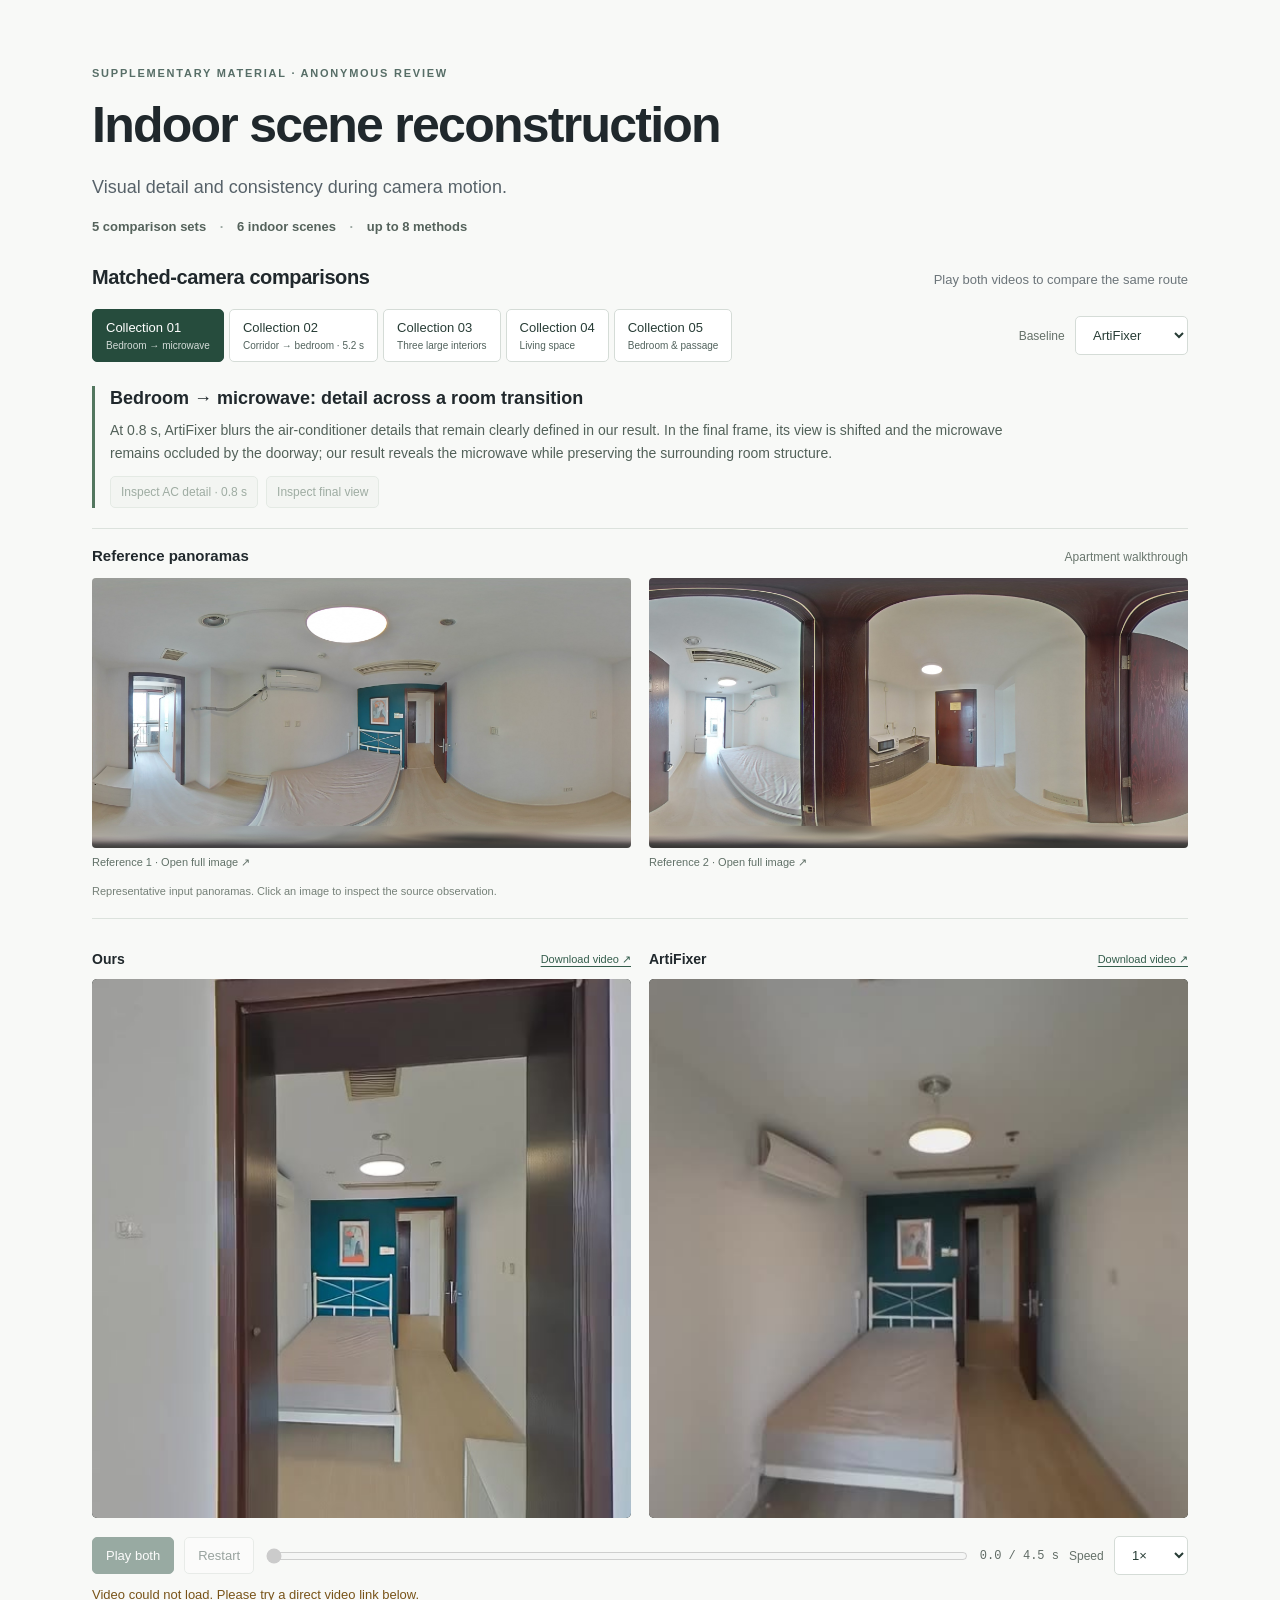
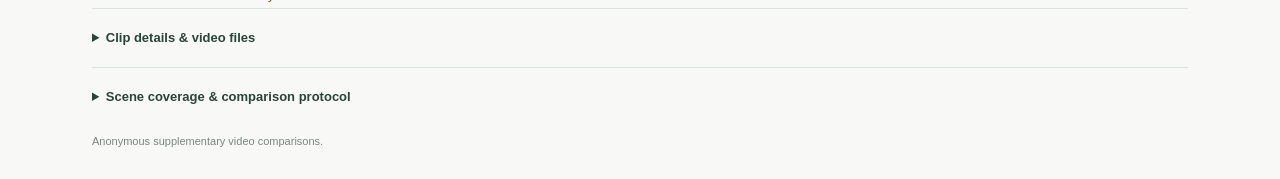
==== index.html @ 2efa073a "Number collections in display order and simplify GSFixer label" ====
<!doctype html>
<html lang="en">
<head>
  <meta charset="utf-8">
  <meta name="viewport" content="width=device-width, initial-scale=1">
  <meta name="robots" content="noindex,nofollow,noarchive">
  <meta name="referrer" content="no-referrer">
  <meta name="description" content="Anonymous supplementary video comparisons of indoor scene reconstruction.">
  <title>Anonymous Video Supplement</title>
  <link rel="stylesheet" href="style.css">
  <script src="app.js?v=ordered-collections-v1" defer></script>
</head>
<body>
<main>
  <header>
    <p class="eyebrow">SUPPLEMENTARY MATERIAL · ANONYMOUS REVIEW</p>
    <h1>Indoor scene reconstruction</h1>
    <p class="intro">Visual detail and consistency during camera motion.</p>
    <p class="scope">5 comparison sets <span>·</span> 6 indoor scenes <span>·</span> up to 8 methods</p>
  </header>
  <section aria-labelledby="compare-title">
    <div class="section-heading"><h2 id="compare-title">Matched-camera comparisons</h2><span>Play both videos to compare the same route</span></div>
    <div class="toolbar">
      <nav aria-label="Video collections" class="cases">
        <button data-case="1" aria-pressed="true">Collection 01<small>Bedroom → microwave</small></button>
        <button data-case="4" aria-pressed="false">Collection 02<small>Corridor → bedroom · 5.2 s</small></button>
        <button data-case="0" aria-pressed="false">Collection 03<small>Three large interiors</small></button>
        <button data-case="2" aria-pressed="false">Collection 04<small>Living space</small></button>
        <button data-case="3" aria-pressed="false">Collection 05<small>Bedroom &amp; passage</small></button>
      </nav>
      <label>Baseline <select id="method"><option value="3dgs">3DGS</option><option value="difix">DiFix</option><option value="artifixer" selected>ArtiFixer</option><option value="gsfixer-repair">GSFixer</option><option value="panoworld">PanoWorld</option></select></label>
    </div>
    <div class="evidence"><h3 id="scene-title">Bedroom → microwave: detail across a room transition</h3><p id="caption" class="caption"></p><div id="focus-points"><button data-focus="0.8" disabled>Inspect AC detail · 0.8 s</button><button data-focus="end" disabled>Inspect final view · 4.43 s</button></div></div>
    <div class="references" aria-labelledby="reference-title">
      <div class="reference-heading"><h3 id="reference-title">Reference panoramas</h3><span id="reference-context">Opening clip</span></div>
      <div class="reference-pair">
        <figure><a id="reference-link-1" target="_blank" rel="noopener noreferrer"><img id="reference-image-1" width="1600" height="800" alt="Reference panorama 1"></a><figcaption>Reference 1 <span>Open full image ↗</span></figcaption></figure>
        <figure><a id="reference-link-2" target="_blank" rel="noopener noreferrer"><img id="reference-image-2" width="1600" height="800" alt="Reference panorama 2"></a><figcaption>Reference 2 <span>Open full image ↗</span></figcaption></figure>
      </div>
      <p id="reference-note">Representative input panoramas. Click an image to inspect the source observations.</p>
    </div>
    <div class="players">
      <figure><figcaption><strong>Ours</strong><a id="download-ours" download>Download video ↗</a></figcaption><video id="ours" muted playsinline preload="metadata" aria-label="Our method"></video></figure>
      <figure><figcaption><strong id="baseline-name">ArtiFixer</strong><a id="download-baseline" download>Download video ↗</a></figcaption><video id="baseline" muted playsinline preload="metadata" aria-label="Baseline method"></video></figure>
    </div>
    <div class="playback">
      <button id="play" disabled>Play both</button><button id="restart" disabled>Restart</button>
      <label class="timeline"><span class="sr-only">Playback position</span><input id="seek" type="range" min="0" max="1000" value="0" disabled></label>
      <output id="clock">0.0 / 4.5 s</output>
      <label class="speed">Speed <select id="speed"><option value="0.5">0.5×</option><option value="1" selected>1×</option></select></label>
    </div>
    <p id="status" role="status">Loading videos…</p>
    <aside id="remaining-limitations" class="limitations" hidden>
      <h3>Segment transitions</h3>
      <p>Input panoramas may differ in exposure or illumination. When a long route is generated in segments, these differences can produce a brief brightness change at the joins, as illustrated below.</p>
      <a href="figures/brightness-flicker-flow.svg" target="_blank" rel="noopener noreferrer"><img src="figures/brightness-flicker-flow.png" width="2376" height="585" alt="Possible flicker mechanism: panorama exposure differences, segment-wise generation, then brightness changes at joins."></a>
    </aside>
    <details><summary>Clip details &amp; video files</summary><p id="note"></p><div id="downloads" class="downloads"></div></details>
  </section>
  <details class="protocol"><summary>Scene coverage &amp; comparison protocol</summary>
    <p>Collection 03 contains three distinct scenes. Collections 01 and 04 each add one scene; Collections 02 and 05 show different trajectories in the same scene: six distinct scenes in total. Collection 02 compares eight methods; the other collections compare six methods. All comparisons use matched target-camera paths. These selected qualitative examples do not cover the full quantitative evaluation.</p>
    <p>Native inputs, reference budgets and training conditions differ across methods. Displayed panoramas are representative observations, not each method’s complete reference set. Collection 02 additionally includes two-endpoint LRM results with substantially different input coverage. Apartment panoramas are reprojections of the original cube faces. Training-split information and intentional cuts are listed in the clip details.</p>
  </details>
  <footer>Anonymous supplementary video comparisons.</footer>
</main>
</body>
</html>
---- style.css ----
:root{font-family:Arial,Helvetica,sans-serif;color:#20282c;background:#f8f9f7;font-synthesis:none;color-scheme:light}*{box-sizing:border-box}body{margin:0}main{max-width:1160px;padding:56px 32px 28px;margin:auto}header{margin-bottom:45px}.eyebrow{font-size:11px;letter-spacing:.16em;font-weight:700;color:#576e67}h1{font-size:clamp(32px,4.8vw,50px);letter-spacing:-.035em;line-height:1.15;margin:18px 0 14px}h2{font-size:20px;letter-spacing:-.02em;margin:0}.intro{font-size:18px;color:#576269;line-height:1.6}.scope{font-size:13px;font-weight:600;color:#55635c}.scope span{padding:0 10px;color:#9ca8a2}.section-heading{display:flex;align-items:baseline;justify-content:space-between;gap:16px;margin:0 0 20px}.section-heading span{font-size:13px;color:#6c757a}.toolbar{display:flex;gap:16px;align-items:center;justify-content:space-between;margin-bottom:18px;flex-wrap:wrap}.cases{display:flex;gap:5px;flex-wrap:wrap}button,select{font:inherit;font-size:13px;padding:10px 13px;background:white;color:#273c35;border:1px solid #d5dcd7;border-radius:5px;cursor:pointer}button[aria-pressed=true],#play{background:#264c3d;border-color:#264c3d;color:white}button:hover{filter:brightness(.95)}button:disabled{opacity:.45;cursor:default}button:focus-visible,select:focus-visible,a:focus-visible,input:focus-visible{outline:3px solid #759c89;outline-offset:3px}label{font-size:12px;color:#657169}label select{margin-left:7px}a{color:#345d4c;text-underline-offset:3px}.players{display:grid;grid-template-columns:1fr 1fr;gap:18px}figure{margin:0}figcaption{display:flex;align-items:center;justify-content:space-between;font-size:14px;padding:12px 0}figcaption a{font-size:11px}video{display:block;width:100%;aspect-ratio:1;object-fit:contain;background:#111b17;border-radius:5px}.playback{display:flex;align-items:center;gap:10px;padding:18px 0 6px}.timeline{flex:1;display:flex;min-width:60px}input[type=range]{width:100%;accent-color:#35634e;cursor:pointer}output{white-space:nowrap;font:12px ui-monospace,monospace;color:#5f6a64}.speed{white-space:nowrap}.caption{font-size:14px;color:#526159;line-height:1.6;margin:15px 0}#status{font-size:13px;color:#785318;min-height:0;margin:6px 0}#status:empty{display:none}details{border-top:1px solid #dce2dd;padding-top:18px;font-size:13px;line-height:1.65;color:#53635a}summary{cursor:pointer;color:#2a4537;font-weight:600}details p{max-width:850px}.downloads{display:flex;gap:8px 20px;flex-wrap:wrap;padding:4px 0 10px}.notes{margin-top:46px;padding-top:30px;border-top:1px solid #dce2dd;max-width:900px}.notes p{font-size:14px;color:#5a665f;line-height:1.75}footer{margin-top:48px;font-size:11px;color:#7c867e;line-height:1.7}.sr-only{position:absolute;width:1px;height:1px;overflow:hidden;clip-path:inset(50%)}@media(max-width:650px){main{padding:30px 18px}header{margin-bottom:32px}.section-heading{display:block}.section-heading span{display:block;margin-top:10px}.players{gap:10px}figcaption{font-size:13px;align-items:start;gap:7px;flex-direction:column}figcaption a{font-size:10px}.playback{flex-wrap:wrap;gap:8px}.timeline{order:4;flex-basis:100%}.speed{margin-left:auto}.cases button{padding:10px 9px;font-size:11px}.toolbar>label{width:100%}.notes{margin-top:30px}}
.references{margin:26px 0 20px;padding:18px 0;border-top:1px solid #dce2dd;border-bottom:1px solid #dce2dd}.reference-heading{display:flex;align-items:baseline;justify-content:space-between;gap:12px;margin-bottom:14px}.reference-heading h3{font-size:15px;margin:0}.reference-heading span{font-size:12px;color:#69766d}.reference-pair{display:grid;grid-template-columns:1fr 1fr;gap:18px}.reference-pair img{display:block;width:100%;height:auto;aspect-ratio:2;object-fit:contain;border-radius:4px;background:#e7ebe6}.reference-pair figcaption{font-size:11px;color:#607067;padding:8px 0}.reference-pair figcaption span{font-size:10px;color:#77847b}.references>p{font-size:11px;line-height:1.6;color:#758078;margin:6px 0 0}@media(max-width:650px){.reference-heading{align-items:start;flex-direction:column;gap:7px}.reference-pair{gap:10px}.reference-pair figcaption{gap:3px}}

.cases button{text-align:left}.cases small{display:block;font-size:10px;font-weight:400;margin-top:5px;opacity:.8}.evidence{margin:24px 0 12px;padding:0 0 0 15px;border-left:3px solid #53775f}.evidence h3{font-size:18px;line-height:1.4;margin:0 0 8px}.evidence .caption{margin:0;max-width:920px}.protocol{margin-top:18px}header{margin-bottom:32px}footer{margin-top:25px}.references{margin-top:20px}@media(max-width:650px){.cases{display:grid;grid-template-columns:1fr 1fr;width:100%;gap:8px}.cases button{font-size:12px;padding:10px 12px}.cases small{font-size:10px}.evidence h3{font-size:17px}}

#focus-points{display:flex;flex-wrap:wrap;gap:8px;margin-top:12px}#focus-points[hidden]{display:none}#focus-points button{font-size:12px;padding:8px 10px;background:#edf2ec;border-color:#cdd8cf;color:#34503e}

.reference-pair.long-route{grid-template-columns:repeat(2,1fr);gap:12px}#fixed-reference-link{font-size:12px}.limitations{margin:24px 0;padding:19px 21px;background:#eef2ed;border:1px solid #d2ddd3;border-radius:6px}.limitations[hidden],#fixed-reference-link[hidden]{display:none}.limitations h3{margin:0 0 10px;font-size:17px}.limitations p{font-size:13px;line-height:1.65;color:#526159;max-width:950px}.limitations img{display:block;width:100%;height:auto;margin-top:18px}.limitations a{display:block}@media(max-width:650px){.reference-pair.long-route{grid-template-columns:1fr 1fr}.limitations{padding:16px 12px}}
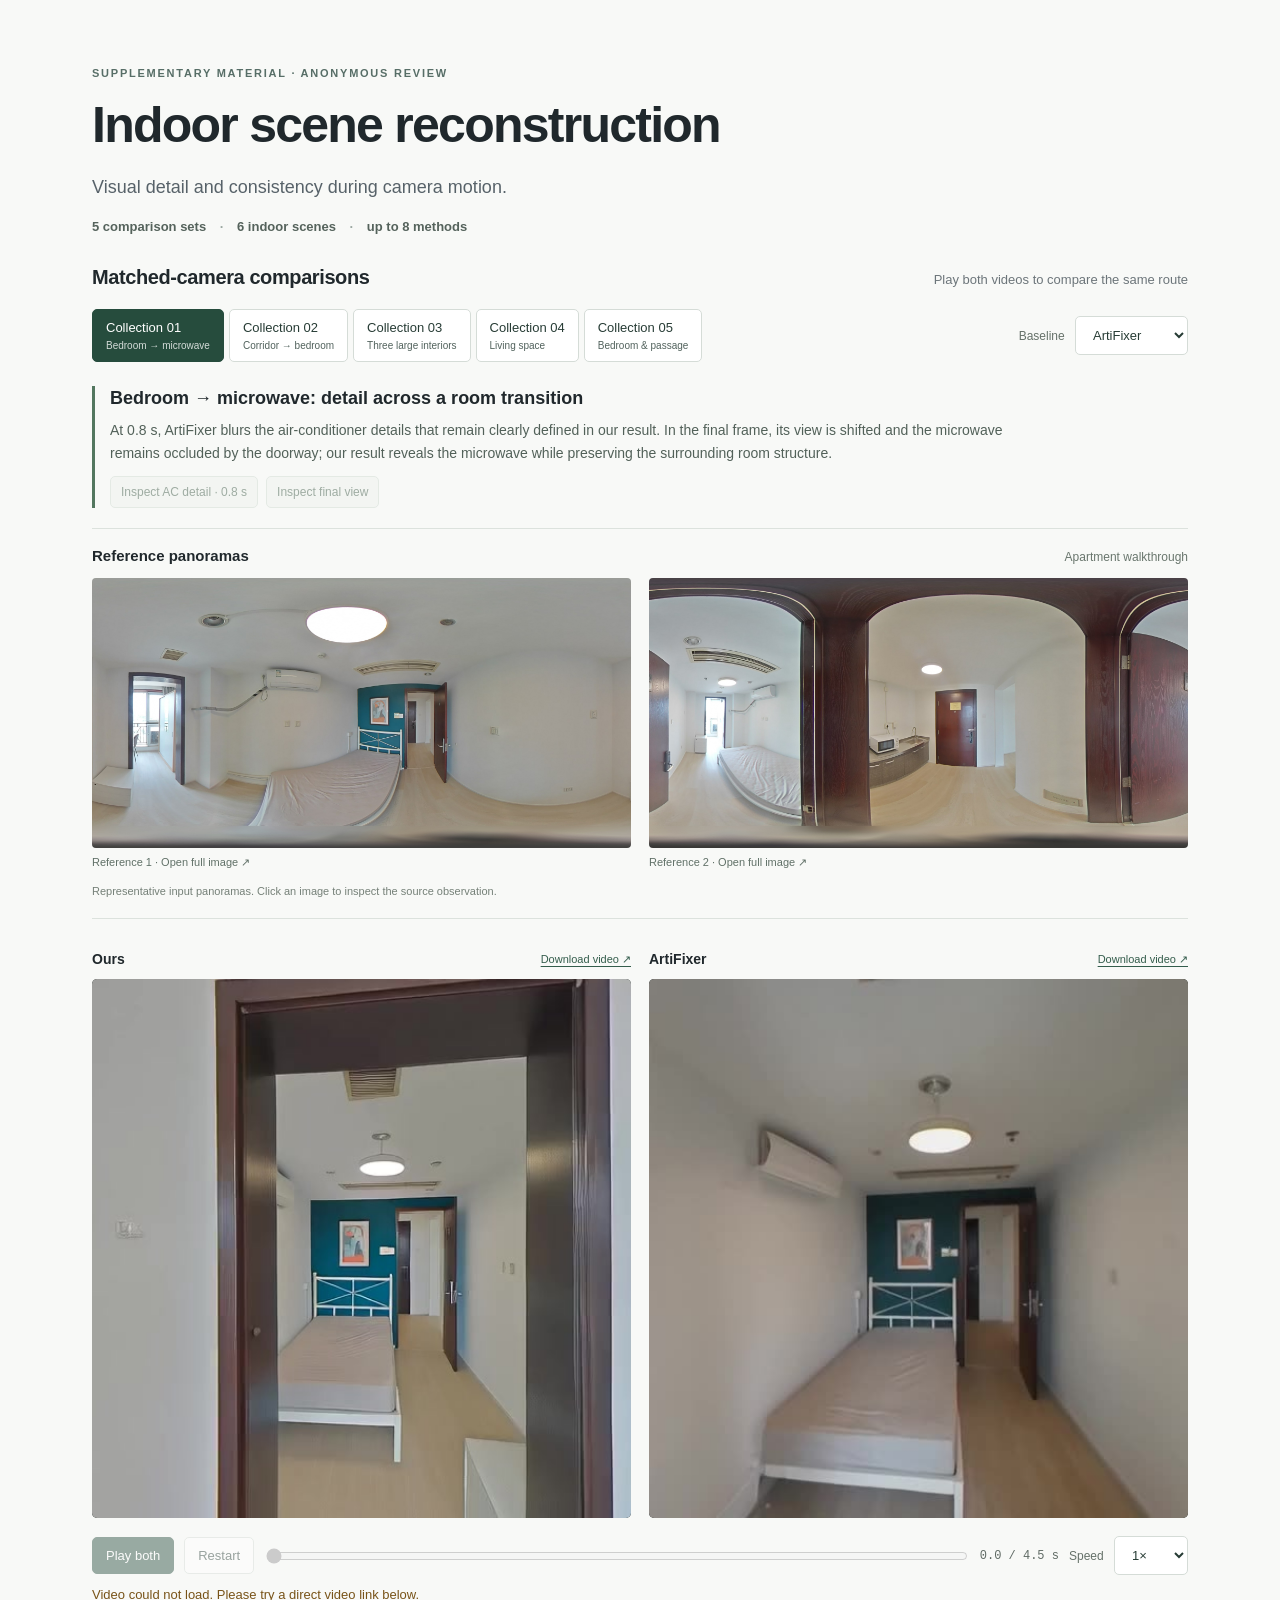
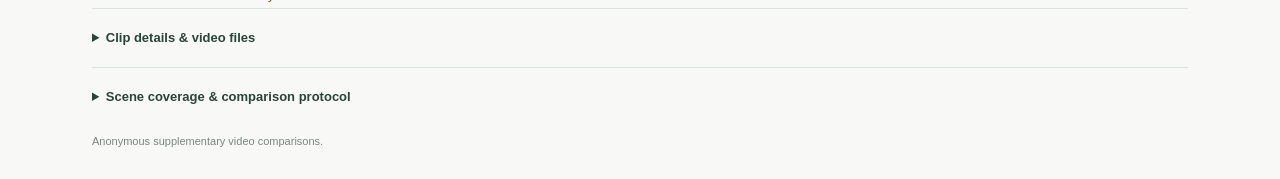
==== commit f2b9fb1f: "Focus corridor comparison copy on cross-room structure" ====
--- a/index.html
+++ b/index.html
@@ -8,7 +8,7 @@
   <meta name="description" content="Anonymous supplementary video comparisons of indoor scene reconstruction.">
   <title>Anonymous Video Supplement</title>
   <link rel="stylesheet" href="style.css">
-  <script src="app.js?v=ordered-collections-v1" defer></script>
+  <script src="app.js?v=room-continuity-v1" defer></script>
 </head>
 <body>
 <main>
@@ -23,7 +23,7 @@
     <div class="toolbar">
       <nav aria-label="Video collections" class="cases">
         <button data-case="1" aria-pressed="true">Collection 01<small>Bedroom → microwave</small></button>
-        <button data-case="4" aria-pressed="false">Collection 02<small>Corridor → bedroom · 5.2 s</small></button>
+        <button data-case="4" aria-pressed="false">Collection 02<small>Corridor → bedroom</small></button>
         <button data-case="0" aria-pressed="false">Collection 03<small>Three large interiors</small></button>
         <button data-case="2" aria-pressed="false">Collection 04<small>Living space</small></button>
         <button data-case="3" aria-pressed="false">Collection 05<small>Bedroom &amp; passage</small></button>
@@ -58,7 +58,7 @@
     <details><summary>Clip details &amp; video files</summary><p id="note"></p><div id="downloads" class="downloads"></div></details>
   </section>
   <details class="protocol"><summary>Scene coverage &amp; comparison protocol</summary>
-    <p>Collection 03 contains three distinct scenes. Collections 01 and 04 each add one scene; Collections 02 and 05 show different trajectories in the same scene: six distinct scenes in total. Collection 02 compares eight methods; the other collections compare six methods. All comparisons use matched target-camera paths. These selected qualitative examples do not cover the full quantitative evaluation.</p>
+    <p>Collection 03 contains three distinct scenes. Collections 01 and 04 each add one scene; Collections 02 and 05 show different trajectories in the same scene: six distinct scenes in total. Collection 02 compares eight methods; the other collections compare six methods. All comparisons use matched target-camera paths. These qualitative videos do not cover the full quantitative evaluation.</p>
     <p>Native inputs, reference budgets and training conditions differ across methods. Displayed panoramas are representative observations, not each method’s complete reference set. Collection 02 additionally includes two-endpoint LRM results with substantially different input coverage. Apartment panoramas are reprojections of the original cube faces. Training-split information and intentional cuts are listed in the clip details.</p>
   </details>
   <footer>Anonymous supplementary video comparisons.</footer>
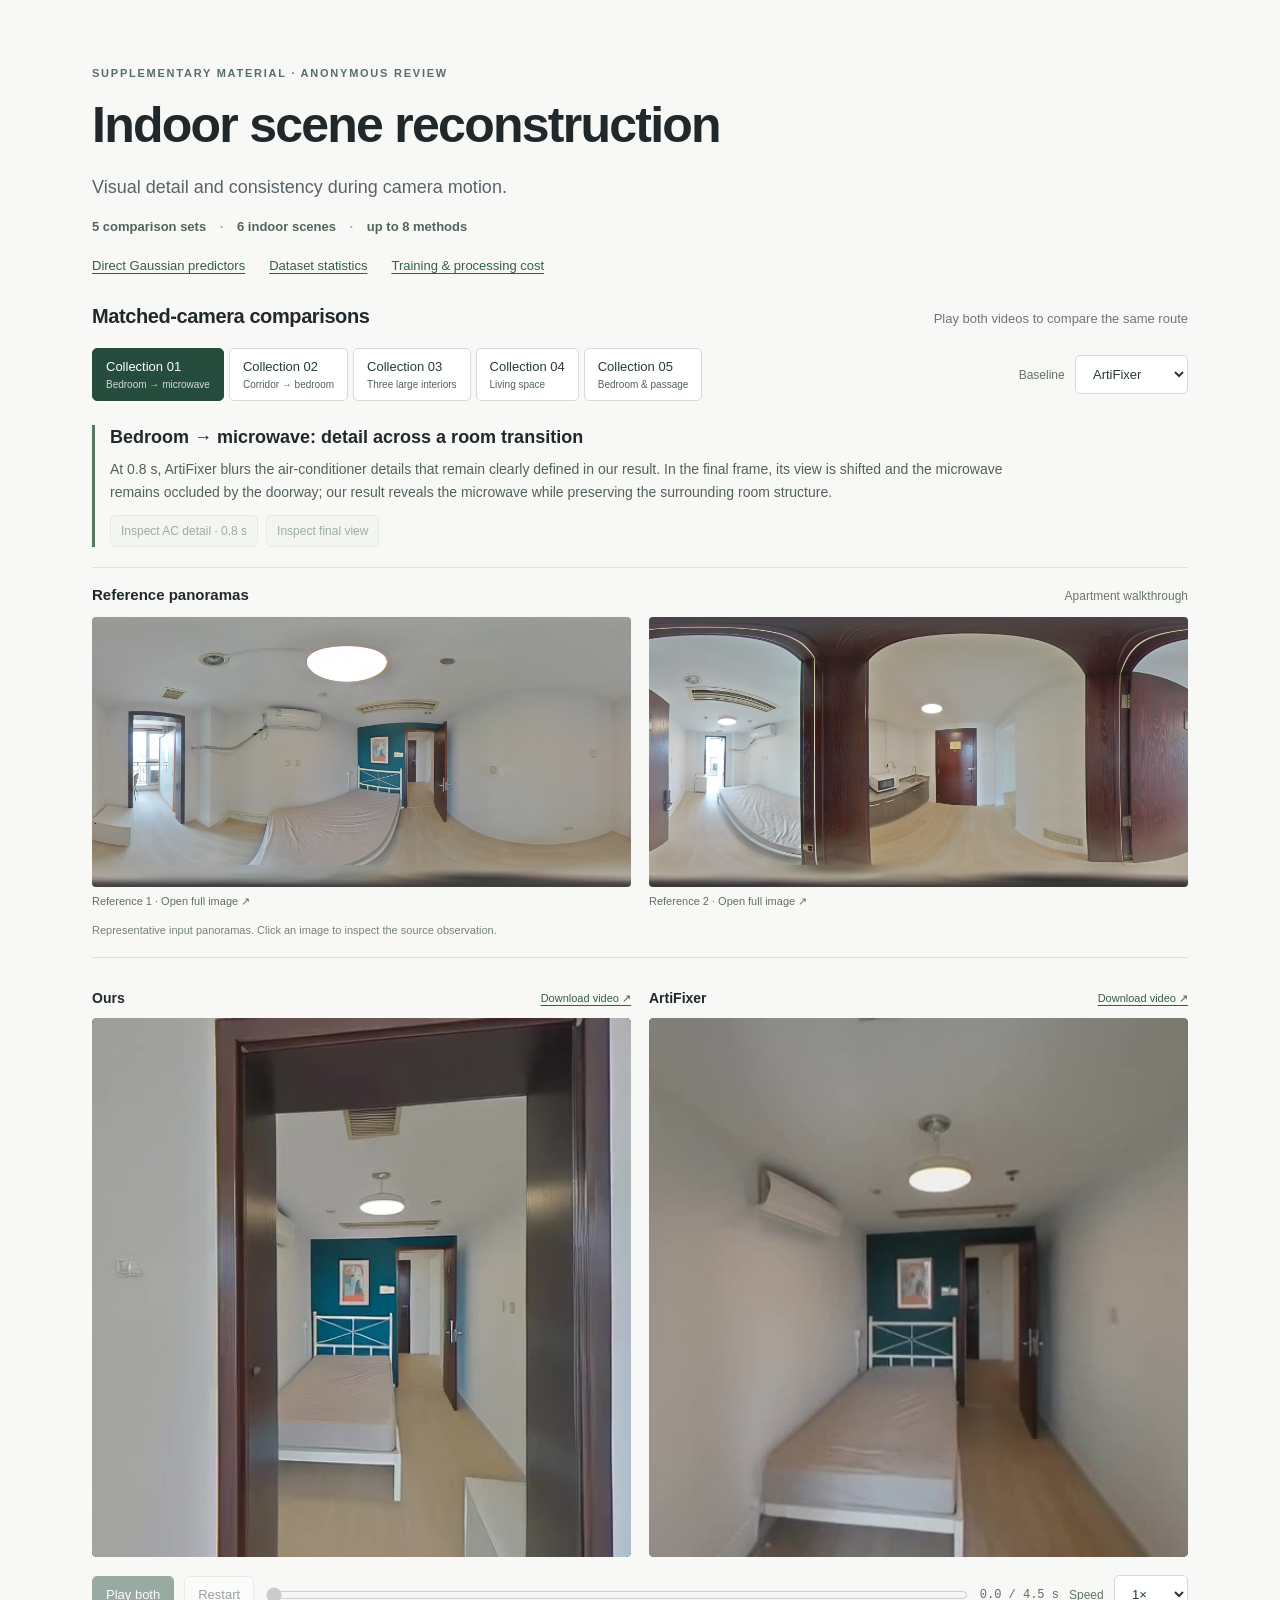
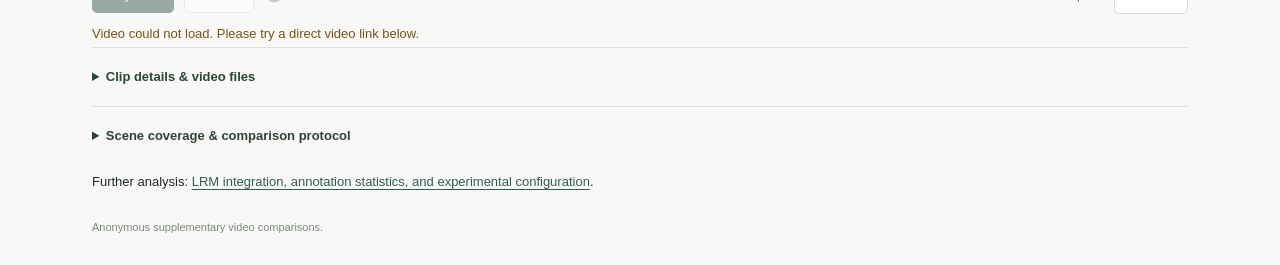
==== commit 2cac9aba: "Add reviewer experimental details and correct RealSee training scope" ====
--- a/index.html
+++ b/index.html
@@ -7,8 +7,8 @@
   <meta name="referrer" content="no-referrer">
   <meta name="description" content="Anonymous supplementary video comparisons of indoor scene reconstruction.">
   <title>Anonymous Video Supplement</title>
-  <link rel="stylesheet" href="style.css">
-  <script src="app.js?v=room-continuity-v1" defer></script>
+  <link rel="stylesheet" href="style.css?v=experimental-details-v1">
+  <script src="app.js?v=experimental-details-v1" defer></script>
 </head>
 <body>
 <main>
@@ -17,6 +17,7 @@
     <h1>Indoor scene reconstruction</h1>
     <p class="intro">Visual detail and consistency during camera motion.</p>
     <p class="scope">5 comparison sets <span>·</span> 6 indoor scenes <span>·</span> up to 8 methods</p>
+    <nav class="page-links" aria-label="Supplement sections"><a href="notes.html#gaussian-predictors">Direct Gaussian predictors</a><a href="notes.html#dataset-statistics">Dataset statistics</a><a href="notes.html#training-cost">Training &amp; processing cost</a></nav>
   </header>
   <section aria-labelledby="compare-title">
     <div class="section-heading"><h2 id="compare-title">Matched-camera comparisons</h2><span>Play both videos to compare the same route</span></div>
@@ -61,6 +62,7 @@
     <p>Collection 03 contains three distinct scenes. Collections 01 and 04 each add one scene; Collections 02 and 05 show different trajectories in the same scene: six distinct scenes in total. Collection 02 compares eight methods; the other collections compare six methods. All comparisons use matched target-camera paths. These qualitative videos do not cover the full quantitative evaluation.</p>
     <p>Native inputs, reference budgets and training conditions differ across methods. Displayed panoramas are representative observations, not each method’s complete reference set. Collection 02 additionally includes two-endpoint LRM results with substantially different input coverage. Apartment panoramas are reprojections of the original cube faces. Training-split information and intentional cuts are listed in the clip details.</p>
   </details>
+  <p class="supplement-link">Further analysis: <a href="notes.html">LRM integration, annotation statistics, and experimental configuration</a>.</p>
   <footer>Anonymous supplementary video comparisons.</footer>
 </main>
 </body>
--- a/style.css
+++ b/style.css
@@ -6,3 +6,4 @@
 #focus-points{display:flex;flex-wrap:wrap;gap:8px;margin-top:12px}#focus-points[hidden]{display:none}#focus-points button{font-size:12px;padding:8px 10px;background:#edf2ec;border-color:#cdd8cf;color:#34503e}
 
 .reference-pair.long-route{grid-template-columns:repeat(2,1fr);gap:12px}#fixed-reference-link{font-size:12px}.limitations{margin:24px 0;padding:19px 21px;background:#eef2ed;border:1px solid #d2ddd3;border-radius:6px}.limitations[hidden],#fixed-reference-link[hidden]{display:none}.limitations h3{margin:0 0 10px;font-size:17px}.limitations p{font-size:13px;line-height:1.65;color:#526159;max-width:950px}.limitations img{display:block;width:100%;height:auto;margin-top:18px}.limitations a{display:block}@media(max-width:650px){.reference-pair.long-route{grid-template-columns:1fr 1fr}.limitations{padding:16px 12px}}
+.page-links{display:flex;flex-wrap:wrap;gap:12px 24px;margin-top:24px;font-size:13px}.supplement-link{font-size:13px;line-height:1.7;margin-top:25px}.research-notes{max-width:1060px}.research-section{padding-top:32px;margin-top:36px;border-top:1px solid #dce2dd;scroll-margin-top:24px}.research-section h2{font-size:26px;line-height:1.3;margin:10px 0 18px}.research-section h3{font-size:18px;margin:28px 0 12px}.research-section p,.integration-steps{font-size:15px;line-height:1.75;color:#47594e;max-width:920px}.integration-steps{padding-left:23px}.integration-steps li{padding-left:5px;margin:8px 0}.table-wrap{overflow-x:auto;margin:20px 0}table{border-collapse:collapse;width:100%;font-size:13px;line-height:1.6}caption{text-align:left;font-size:12px;color:#66766c;padding:0 0 12px}th,td{text-align:left;vertical-align:top;padding:13px 15px;border-bottom:1px solid #dce2dd}thead{background:#eaf0e9}thead th{color:#2a4537}tbody th{font-weight:600;color:#34503e}td{color:#526159}.research-section .table-note{font-size:12px;color:#69766d}.research-section details{margin-top:22px}@media(max-width:650px){.research-section h2{font-size:23px}.research-section{padding-top:24px;margin-top:28px}.research-section p,.integration-steps{font-size:14px}th,td{padding:10px 8px;font-size:12px}.page-links{gap:10px 18px}}
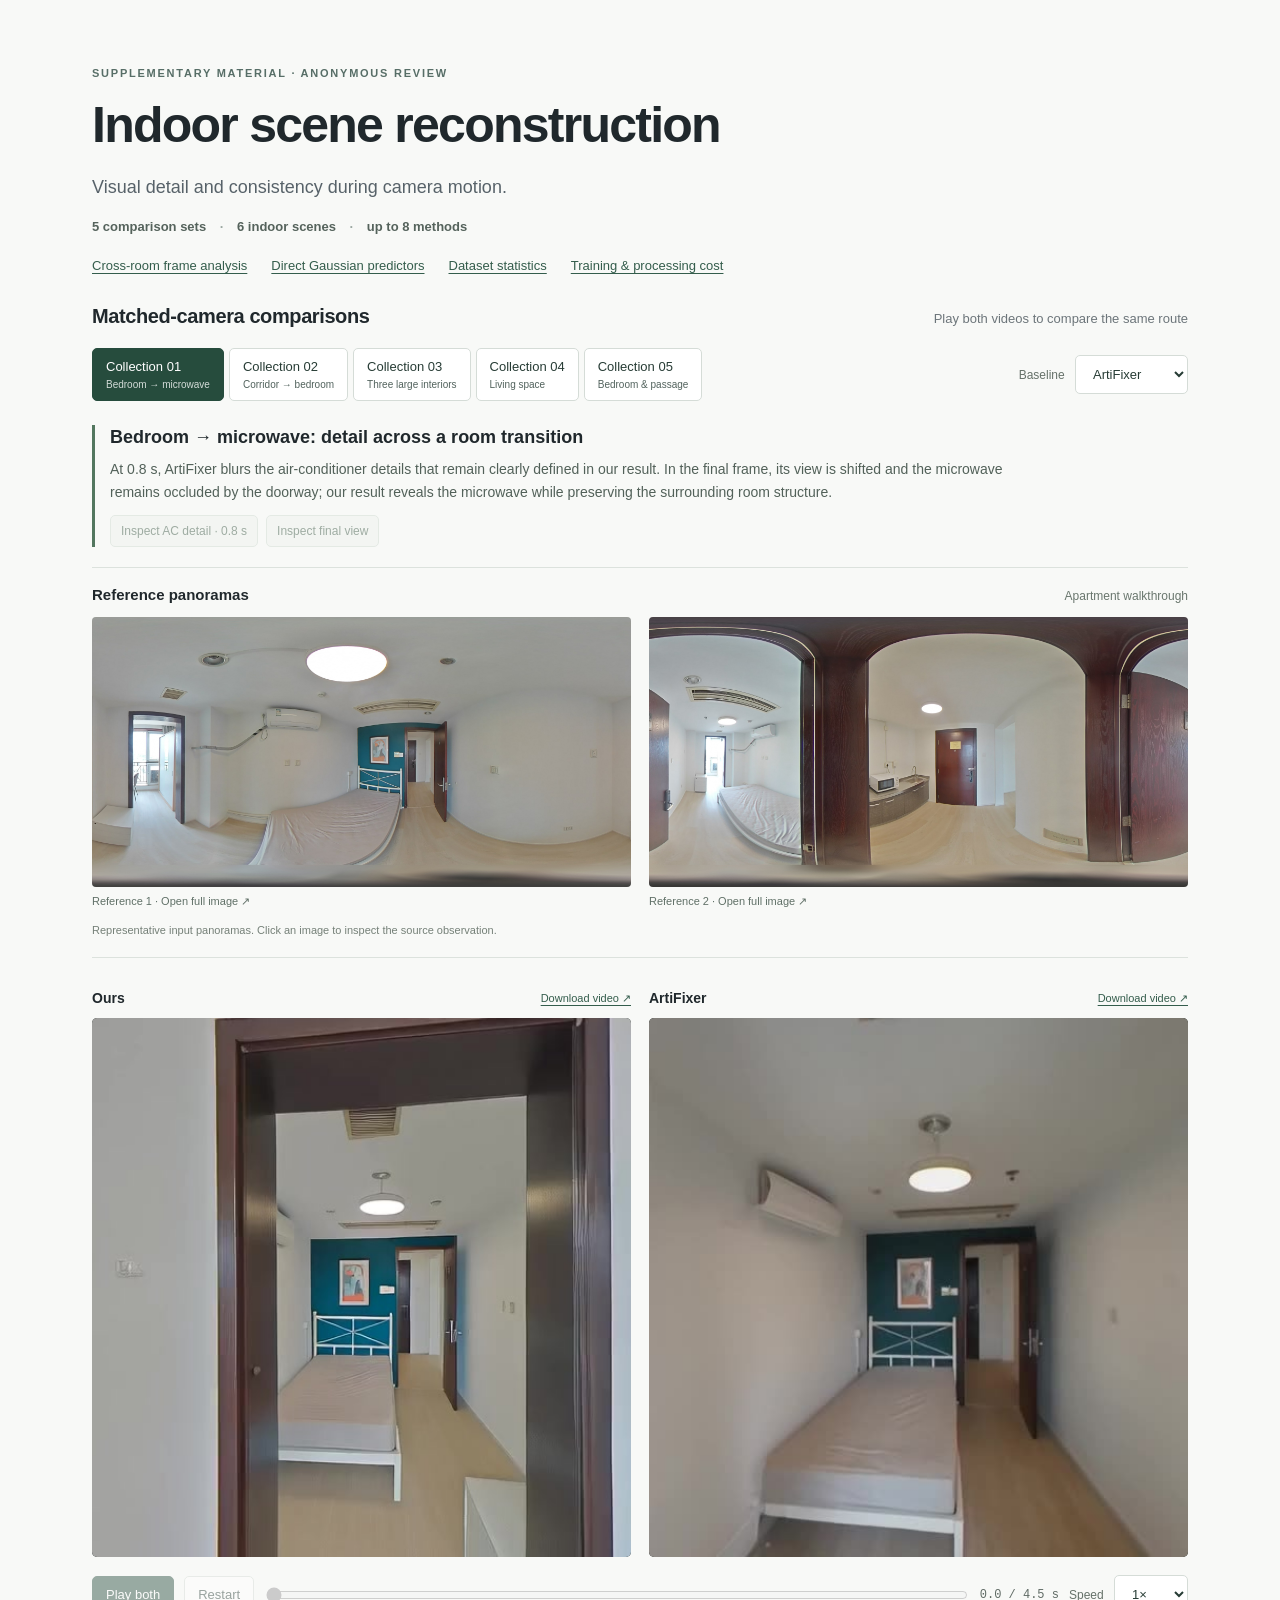
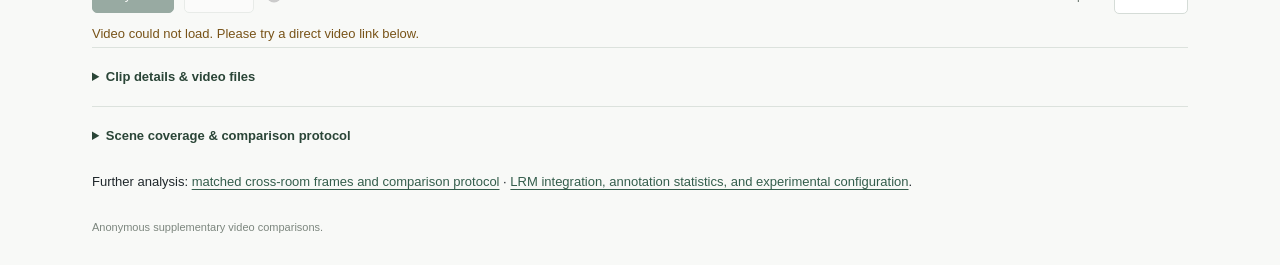
==== commit ac181a47: "Use overlapping LRM inputs and add matched cross-room analysis" ====
--- a/index.html
+++ b/index.html
@@ -8,7 +8,7 @@
   <meta name="description" content="Anonymous supplementary video comparisons of indoor scene reconstruction.">
   <title>Anonymous Video Supplement</title>
   <link rel="stylesheet" href="style.css?v=experimental-details-v1">
-  <script src="app.js?v=experimental-details-v1" defer></script>
+  <script src="app.js?v=aligned-inputs-v2" defer></script>
 </head>
 <body>
 <main>
@@ -17,7 +17,7 @@
     <h1>Indoor scene reconstruction</h1>
     <p class="intro">Visual detail and consistency during camera motion.</p>
     <p class="scope">5 comparison sets <span>·</span> 6 indoor scenes <span>·</span> up to 8 methods</p>
-    <nav class="page-links" aria-label="Supplement sections"><a href="notes.html#gaussian-predictors">Direct Gaussian predictors</a><a href="notes.html#dataset-statistics">Dataset statistics</a><a href="notes.html#training-cost">Training &amp; processing cost</a></nav>
+    <nav class="page-links" aria-label="Supplement sections"><a href="analysis.html">Cross-room frame analysis</a><a href="notes.html#gaussian-predictors">Direct Gaussian predictors</a><a href="notes.html#dataset-statistics">Dataset statistics</a><a href="notes.html#training-cost">Training &amp; processing cost</a></nav>
   </header>
   <section aria-labelledby="compare-title">
     <div class="section-heading"><h2 id="compare-title">Matched-camera comparisons</h2><span>Play both videos to compare the same route</span></div>
@@ -60,9 +60,9 @@
   </section>
   <details class="protocol"><summary>Scene coverage &amp; comparison protocol</summary>
     <p>Collection 03 contains three distinct scenes. Collections 01 and 04 each add one scene; Collections 02 and 05 show different trajectories in the same scene: six distinct scenes in total. Collection 02 compares eight methods; the other collections compare six methods. All comparisons use matched target-camera paths. These qualitative videos do not cover the full quantitative evaluation.</p>
-    <p>Native inputs, reference budgets and training conditions differ across methods. Displayed panoramas are representative observations, not each method’s complete reference set. Collection 02 additionally includes two-endpoint LRM results with substantially different input coverage. Apartment panoramas are reprojections of the original cube faces. Training-split information and intentional cuts are listed in the clip details.</p>
+    <p>Native inputs, reference budgets and training conditions differ across methods. Displayed panoramas are representative observations, not each method’s complete reference set. Collection 02 additionally includes two-view LRM results with substantially different input coverage. Apartment panoramas are reprojections of the original cube faces. Training-split information and intentional cuts are listed in the clip details.</p>
   </details>
-  <p class="supplement-link">Further analysis: <a href="notes.html">LRM integration, annotation statistics, and experimental configuration</a>.</p>
+  <p class="supplement-link">Further analysis: <a href="analysis.html">matched cross-room frames and comparison protocol</a> · <a href="notes.html">LRM integration, annotation statistics, and experimental configuration</a>.</p>
   <footer>Anonymous supplementary video comparisons.</footer>
 </main>
 </body>
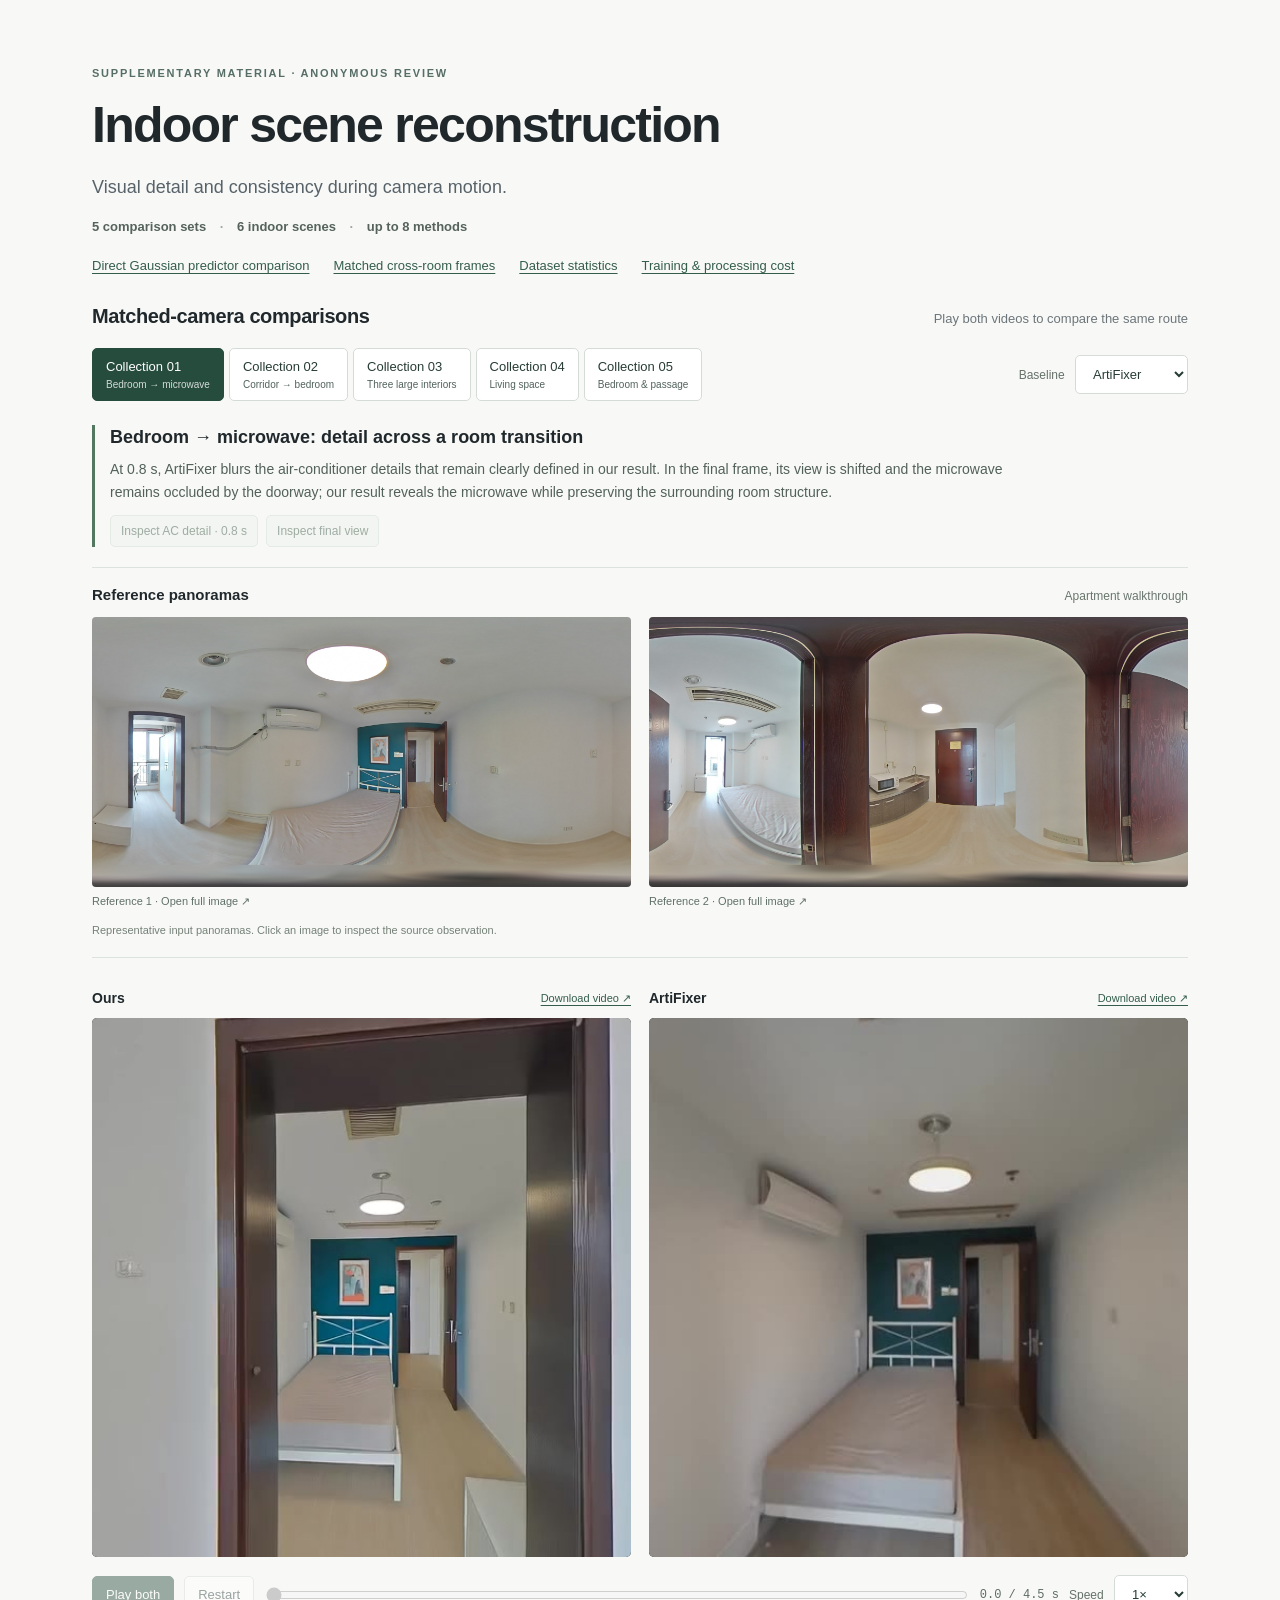
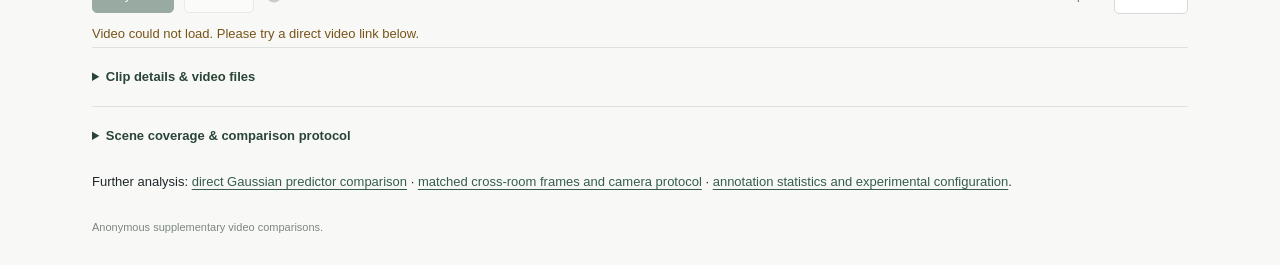
==== commit 7d6fe8f3: "Highlight direct Gaussian predictor limitations" ====
--- a/index.html
+++ b/index.html
@@ -17,7 +17,7 @@
     <h1>Indoor scene reconstruction</h1>
     <p class="intro">Visual detail and consistency during camera motion.</p>
     <p class="scope">5 comparison sets <span>·</span> 6 indoor scenes <span>·</span> up to 8 methods</p>
-    <nav class="page-links" aria-label="Supplement sections"><a href="analysis.html">Cross-room frame analysis</a><a href="notes.html#gaussian-predictors">Direct Gaussian predictors</a><a href="notes.html#dataset-statistics">Dataset statistics</a><a href="notes.html#training-cost">Training &amp; processing cost</a></nav>
+    <nav class="page-links" aria-label="Supplement sections"><a href="notes.html#gaussian-predictors">Direct Gaussian predictor comparison</a><a href="analysis.html">Matched cross-room frames</a><a href="notes.html#dataset-statistics">Dataset statistics</a><a href="notes.html#training-cost">Training &amp; processing cost</a></nav>
   </header>
   <section aria-labelledby="compare-title">
     <div class="section-heading"><h2 id="compare-title">Matched-camera comparisons</h2><span>Play both videos to compare the same route</span></div>
@@ -62,7 +62,7 @@
     <p>Collection 03 contains three distinct scenes. Collections 01 and 04 each add one scene; Collections 02 and 05 show different trajectories in the same scene: six distinct scenes in total. Collection 02 compares eight methods; the other collections compare six methods. All comparisons use matched target-camera paths. These qualitative videos do not cover the full quantitative evaluation.</p>
     <p>Native inputs, reference budgets and training conditions differ across methods. Displayed panoramas are representative observations, not each method’s complete reference set. Collection 02 additionally includes two-view LRM results with substantially different input coverage. Apartment panoramas are reprojections of the original cube faces. Training-split information and intentional cuts are listed in the clip details.</p>
   </details>
-  <p class="supplement-link">Further analysis: <a href="analysis.html">matched cross-room frames and comparison protocol</a> · <a href="notes.html">LRM integration, annotation statistics, and experimental configuration</a>.</p>
+  <p class="supplement-link">Further analysis: <a href="notes.html#gaussian-predictors">direct Gaussian predictor comparison</a> · <a href="analysis.html">matched cross-room frames and camera protocol</a> · <a href="notes.html">annotation statistics and experimental configuration</a>.</p>
   <footer>Anonymous supplementary video comparisons.</footer>
 </main>
 </body>
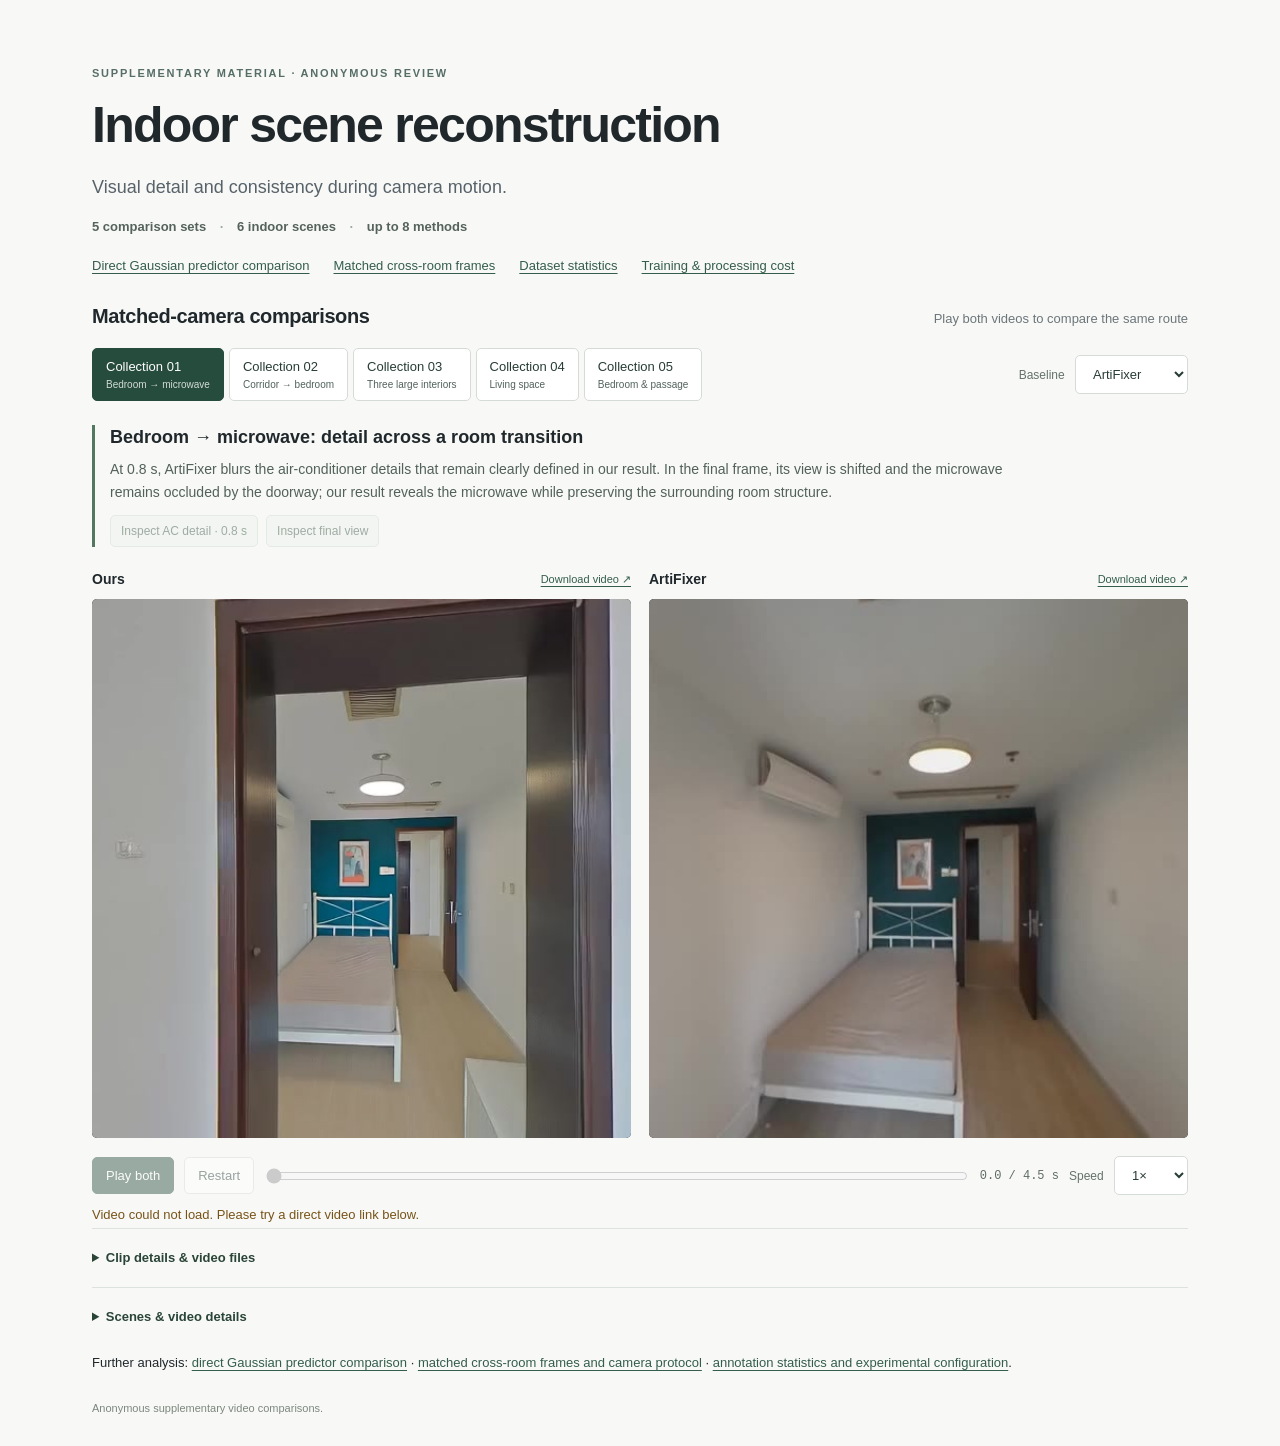
==== commit e909b91c: "Simplify video gallery to method comparisons" ====
--- a/index.html
+++ b/index.html
@@ -8,7 +8,7 @@
   <meta name="description" content="Anonymous supplementary video comparisons of indoor scene reconstruction.">
   <title>Anonymous Video Supplement</title>
   <link rel="stylesheet" href="style.css?v=experimental-details-v1">
-  <script src="app.js?v=aligned-inputs-v2" defer></script>
+  <script src="app.js?v=method-comparisons-20261117" defer></script>
 </head>
 <body>
 <main>
@@ -32,14 +32,6 @@
       <label>Baseline <select id="method"><option value="3dgs">3DGS</option><option value="difix">DiFix</option><option value="artifixer" selected>ArtiFixer</option><option value="gsfixer-repair">GSFixer</option><option value="panoworld">PanoWorld</option></select></label>
     </div>
     <div class="evidence"><h3 id="scene-title">Bedroom → microwave: detail across a room transition</h3><p id="caption" class="caption"></p><div id="focus-points"><button data-focus="0.8" disabled>Inspect AC detail · 0.8 s</button><button data-focus="end" disabled>Inspect final view · 4.43 s</button></div></div>
-    <div class="references" aria-labelledby="reference-title">
-      <div class="reference-heading"><h3 id="reference-title">Reference panoramas</h3><span id="reference-context">Opening clip</span></div>
-      <div class="reference-pair">
-        <figure><a id="reference-link-1" target="_blank" rel="noopener noreferrer"><img id="reference-image-1" width="1600" height="800" alt="Reference panorama 1"></a><figcaption>Reference 1 <span>Open full image ↗</span></figcaption></figure>
-        <figure><a id="reference-link-2" target="_blank" rel="noopener noreferrer"><img id="reference-image-2" width="1600" height="800" alt="Reference panorama 2"></a><figcaption>Reference 2 <span>Open full image ↗</span></figcaption></figure>
-      </div>
-      <p id="reference-note">Representative input panoramas. Click an image to inspect the source observations.</p>
-    </div>
     <div class="players">
       <figure><figcaption><strong>Ours</strong><a id="download-ours" download>Download video ↗</a></figcaption><video id="ours" muted playsinline preload="metadata" aria-label="Our method"></video></figure>
       <figure><figcaption><strong id="baseline-name">ArtiFixer</strong><a id="download-baseline" download>Download video ↗</a></figcaption><video id="baseline" muted playsinline preload="metadata" aria-label="Baseline method"></video></figure>
@@ -51,16 +43,11 @@
       <label class="speed">Speed <select id="speed"><option value="0.5">0.5×</option><option value="1" selected>1×</option></select></label>
     </div>
     <p id="status" role="status">Loading videos…</p>
-    <aside id="remaining-limitations" class="limitations" hidden>
-      <h3>Segment transitions</h3>
-      <p>Input panoramas may differ in exposure or illumination. When a long route is generated in segments, these differences can produce a brief brightness change at the joins, as illustrated below.</p>
-      <a href="figures/brightness-flicker-flow.svg" target="_blank" rel="noopener noreferrer"><img src="figures/brightness-flicker-flow.png" width="2376" height="585" alt="Possible flicker mechanism: panorama exposure differences, segment-wise generation, then brightness changes at joins."></a>
-    </aside>
     <details><summary>Clip details &amp; video files</summary><p id="note"></p><div id="downloads" class="downloads"></div></details>
   </section>
-  <details class="protocol"><summary>Scene coverage &amp; comparison protocol</summary>
+  <details class="protocol"><summary>Scenes &amp; video details</summary>
     <p>Collection 03 contains three distinct scenes. Collections 01 and 04 each add one scene; Collections 02 and 05 show different trajectories in the same scene: six distinct scenes in total. Collection 02 compares eight methods; the other collections compare six methods. All comparisons use matched target-camera paths. These qualitative videos do not cover the full quantitative evaluation.</p>
-    <p>Native inputs, reference budgets and training conditions differ across methods. Displayed panoramas are representative observations, not each method’s complete reference set. Collection 02 additionally includes two-view LRM results with substantially different input coverage. Apartment panoramas are reprojections of the original cube faces. Training-split information and intentional cuts are listed in the clip details.</p>
+    <p>Select a method and play the synchronized videos to inspect visual detail and consistency along the same camera route. Model configurations are available in the <a href="comparison-protocol.json">experimental record</a>. Dataset splits and intentional cuts are listed in the clip details.</p>
   </details>
   <p class="supplement-link">Further analysis: <a href="notes.html#gaussian-predictors">direct Gaussian predictor comparison</a> · <a href="analysis.html">matched cross-room frames and camera protocol</a> · <a href="notes.html">annotation statistics and experimental configuration</a>.</p>
   <footer>Anonymous supplementary video comparisons.</footer>
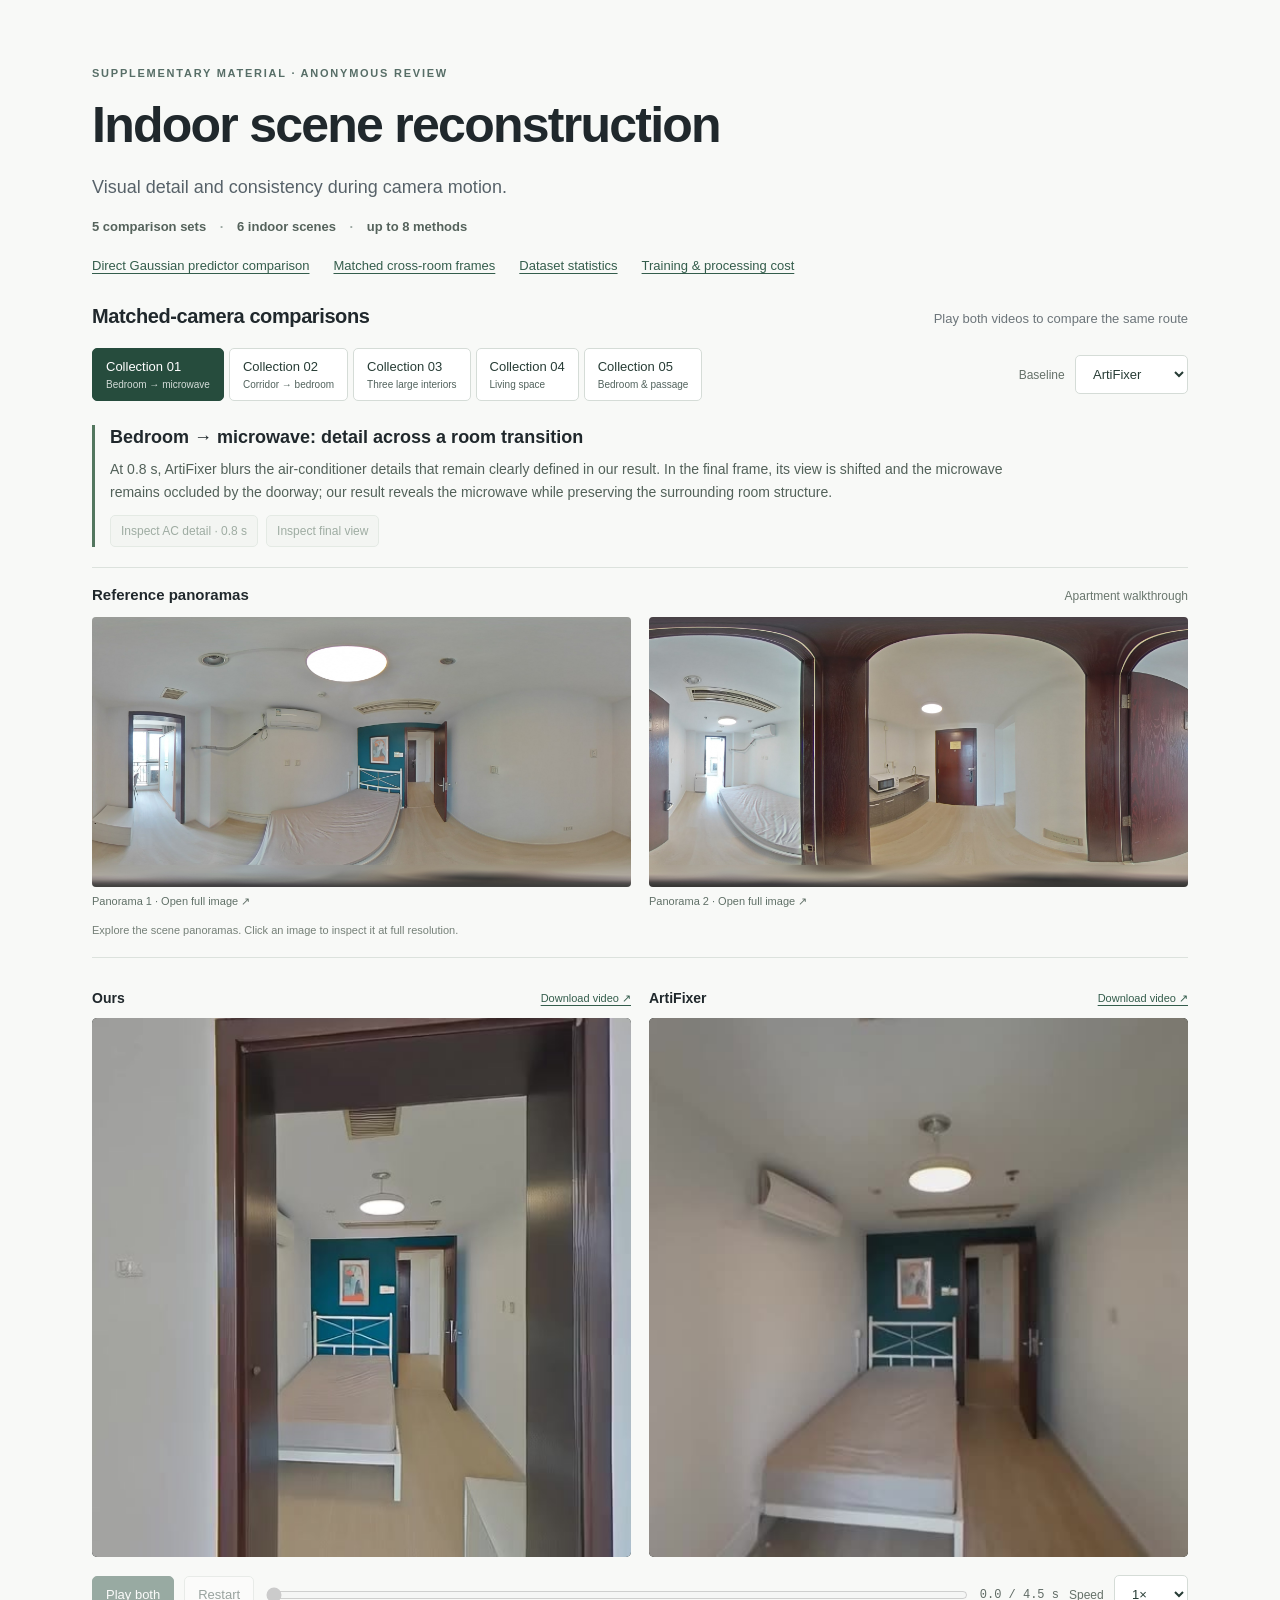
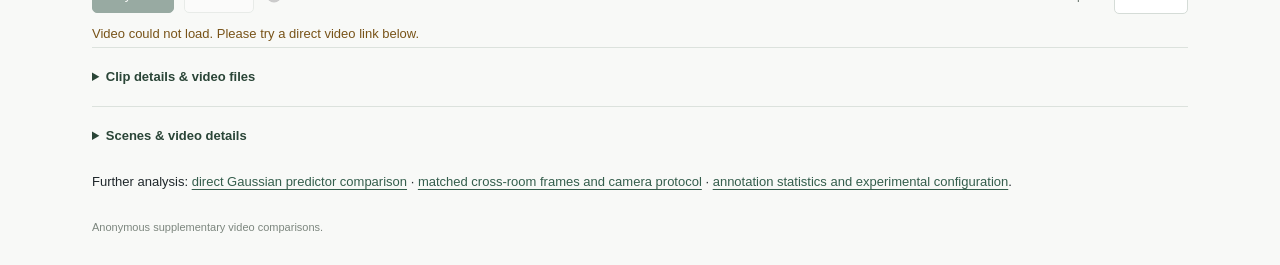
==== commit 41c61726: "Restore scene panorama gallery with concise descriptions" ====
--- a/index.html
+++ b/index.html
@@ -8,7 +8,7 @@
   <meta name="description" content="Anonymous supplementary video comparisons of indoor scene reconstruction.">
   <title>Anonymous Video Supplement</title>
   <link rel="stylesheet" href="style.css?v=experimental-details-v1">
-  <script src="app.js?v=method-comparisons-20261117" defer></script>
+  <script src="app.js?v=scene-panoramas-20261117" defer></script>
 </head>
 <body>
 <main>
@@ -32,6 +32,14 @@
       <label>Baseline <select id="method"><option value="3dgs">3DGS</option><option value="difix">DiFix</option><option value="artifixer" selected>ArtiFixer</option><option value="gsfixer-repair">GSFixer</option><option value="panoworld">PanoWorld</option></select></label>
     </div>
     <div class="evidence"><h3 id="scene-title">Bedroom → microwave: detail across a room transition</h3><p id="caption" class="caption"></p><div id="focus-points"><button data-focus="0.8" disabled>Inspect AC detail · 0.8 s</button><button data-focus="end" disabled>Inspect final view · 4.43 s</button></div></div>
+    <div class="references" aria-labelledby="reference-title">
+      <div class="reference-heading"><h3 id="reference-title">Reference panoramas</h3><span id="reference-context">Opening clip</span></div>
+      <div class="reference-pair">
+        <figure><a id="reference-link-1" target="_blank" rel="noopener noreferrer"><img id="reference-image-1" width="1600" height="800" alt="Scene panorama 1"></a><figcaption>Panorama 1 <span>Open full image ↗</span></figcaption></figure>
+        <figure><a id="reference-link-2" target="_blank" rel="noopener noreferrer"><img id="reference-image-2" width="1600" height="800" alt="Scene panorama 2"></a><figcaption>Panorama 2 <span>Open full image ↗</span></figcaption></figure>
+      </div>
+      <p id="reference-note">Explore the scene panoramas. Click an image to inspect it at full resolution.</p>
+    </div>
     <div class="players">
       <figure><figcaption><strong>Ours</strong><a id="download-ours" download>Download video ↗</a></figcaption><video id="ours" muted playsinline preload="metadata" aria-label="Our method"></video></figure>
       <figure><figcaption><strong id="baseline-name">ArtiFixer</strong><a id="download-baseline" download>Download video ↗</a></figcaption><video id="baseline" muted playsinline preload="metadata" aria-label="Baseline method"></video></figure>
